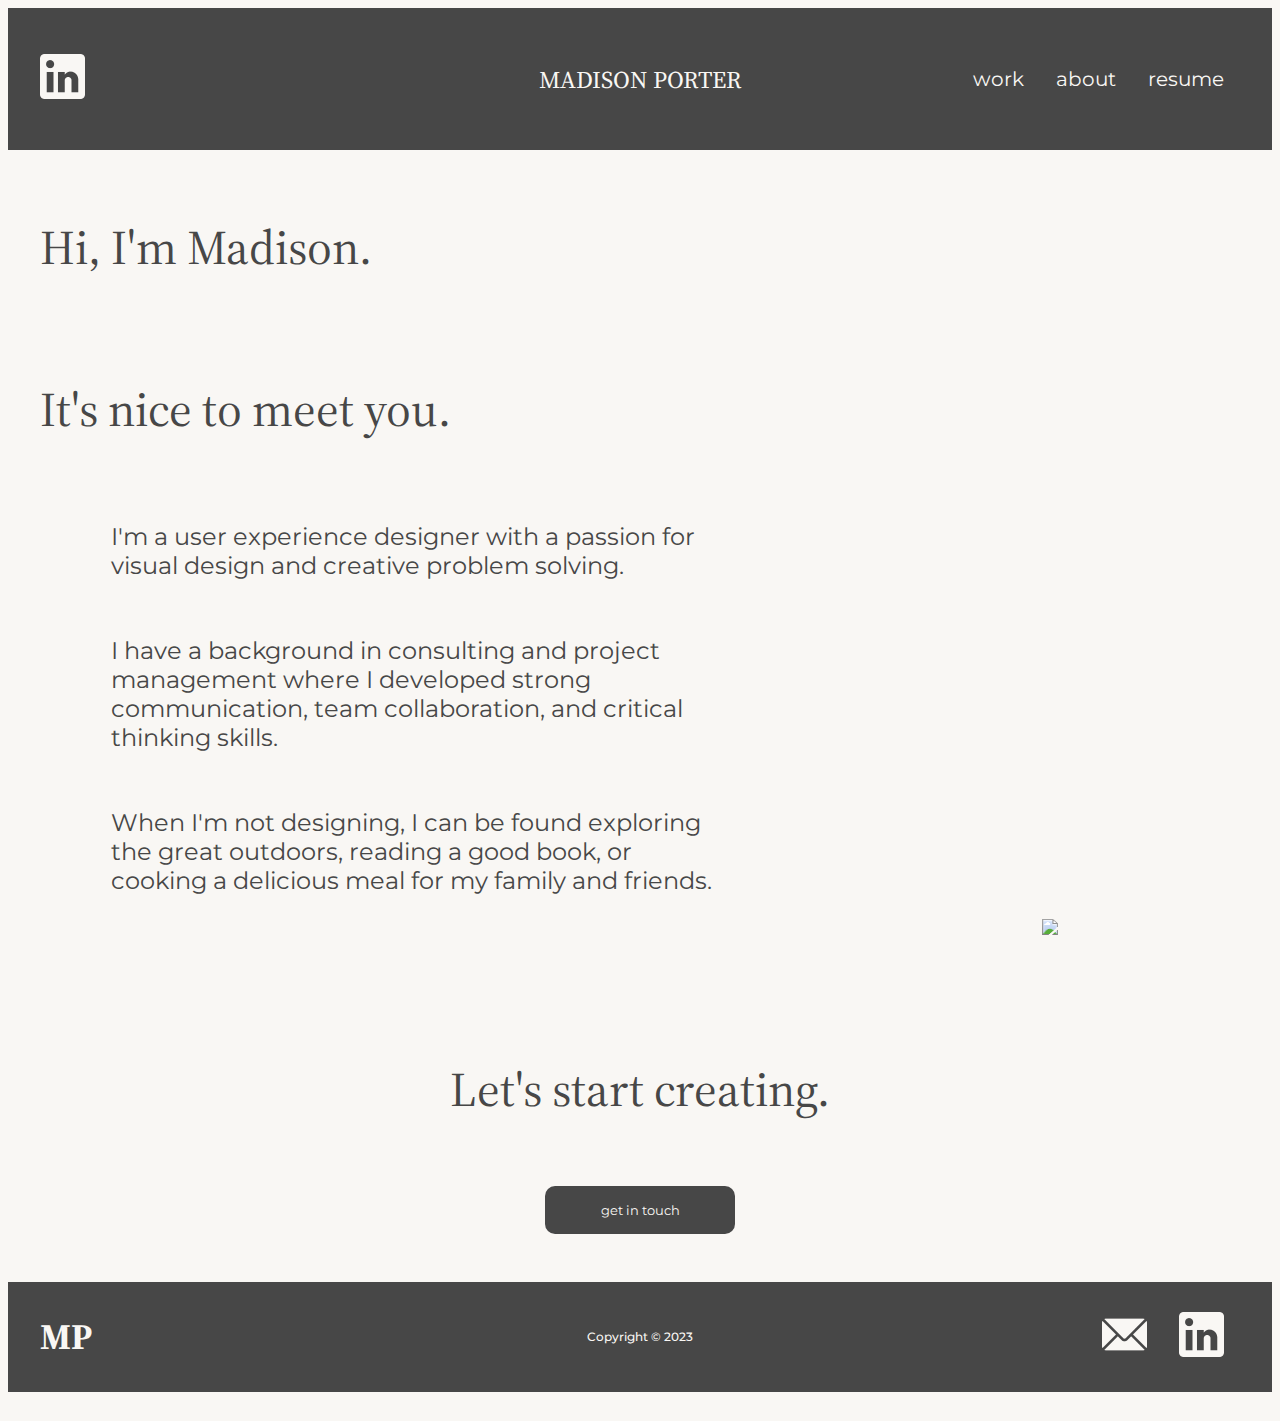
==== about.html @ 6be4607a "copy hw18 to hw19" ====
<!DOCTYPE html>
<html>

    <head>
        <title></title>
        <link href="css/style.css" rel="stylesheet" type="text/css">
        <link rel="preconnect" href="https://fonts.googleapis.com">
        <link rel="preconnect" href="https://fonts.gstatic.com" crossorigin>
        <link href="https://fonts.googleapis.com/css2?family=Montserrat&family=Source+Serif+Pro&display=swap" rel="stylesheet">
    </head>

    <body>

        <header>
                <div class=link>
                    <a href="https://www.linkedin.com/in/madison-porter-06711074/"><img src="./Images/LinkedInIconIvory.png" class="icon"></a>
                </div>
                <a id="header" href="./index.html">MADISON PORTER</a>
                
                <div class="nav">
                    <ul class="nav">
                        <li><a href="./work.html">work</a></li>
                        <li><a href="./about.html">about</a></li>
                        <li><a href="#">resume</a></li>
                    </ul>
                </div>

                <div class="menu">
                    <a href="#"><img src="./Images/HambugerMenu.png" class="icon"></a>
                </div>
        </header>

        <section class="aboutMe">

            <div>

                <h1>Hi, I'm Madison.</h1>
                <h1>It's nice to meet you.</h1>
           
                <div>
                    <p>
                        I'm a user experience designer with a passion for visual design and creative problem solving.
                    </p>
                    <p>
                        I have a background in consulting and project management where I developed strong communication, team collaboration, and critical thinking skills. 
                    </p>
                    <p>
                        When I'm not designing, I can be found exploring the great outdoors, reading a good book, or cooking a delicious meal for my family and friends.
                    </p>
                </div>

            </div>
                
            <img src="./Images/PorterMadison.png" class="headshot">

        </section>

        <h1 class="CTA">Let's start creating.</h1>

        
        <div class="primaryButton">
            <button>
                get in touch     
            </button>
        </div>
     
        <footer>
                <div class="initials">
                    <h5>MP</h5>
                </div>
                <h6>Copyright &copy 2023</h6>
                <div class="contact">
                    <ul>
                        <li><img src="./Images/EmailIconIvory.png" class="icon"></li>
                        <li><a href="https://www.linkedin.com/in/madison-porter-06711074/"><img src="./Images/LinkedInIconIvory.png"></a></li>
                    </ul>
                </div>
        </footer>

    </body>

</html>
---- css/style.css ----
body {
    font-family: 'Montserrat', sans-serif;
    font-family: 'Source Serif Pro', serif;
    background-color: #F9F7F4;
}

/* Header */
header {
    background-color: #474747;
    color: #F9F7F4;
    top: 0;
    height: 110px;
    position: sticky;
    display: flex;
    align-items: center;
    padding: 16px 32px;
}

.icon {
    height: 45px;
    width: 45px;
}

.link {
    width: 25%;
}

#header {
    font-family: Source Serif Pro;
    font-size: 24px;
    font-weight: 400;
    width: 50%;
    display: flex;
    justify-content: center;
}

.nav {
    width: 25%;
    display: flex;
    justify-content: flex-end;
}

ul {
    display: flex;
    list-style-type: none;
    padding-inline-start: 0px !important;
}

li {
    padding: 16px;
}

a{
    font-family: montserrat;
    font-size: 20px;
    font-weight: 400; 
    text-decoration: none;
    color: #F9F7F4;
}

.menu {
    display: none;
}

/* About Me */
.aboutHome {
    background-color: #474747;
    width: 100%;
    color: #F9F7F4;
    display: flex;
    align-items: flex-end;
    justify-content: space-between;
    padding-bottom: 96px;
}

h1{
    font-family: Source Serif Pro;
    font-size: 48px;
    font-weight: 400;
    padding: 32px;
}

.aboutHome p { 
    font-family: Montserrat;
    font-size: 24px;
    font-weight: 400;
    width: 60%;
    padding: 16px;
    padding-left: 10%;
}

.button {
    display: inline-block;
    font-family: Montserrat;
    font-size: 20px;
    font-weight: 400;
    text-align: center;
    padding: 16px;
    margin: 16px;
    background-color: #474747;
    color: #F9F7F4;
    padding-left: 47.5%;
    display: flex;
    align-items: center;
}

.arrow {
    margin-left: 8px;
}

.headshot {
    height: auto;
    width: 400px;
}

/* Projects */
.projectContainer{
    background-color: #EAE3D9;
    width: 60%;
}

.projectImage{
    width: 100%;
    height: auto;
}

.projectRight {
    display: flex;
    flex-direction: column;
    align-items: flex-end;
    margin-bottom: 48px;
    margin-top: -96px;
}

.projectTitleRight {
    padding: 8px;
    text-align: left;
    font-size: 24px;
    font-weight: 700;
    background-color: #F9F7F4;
    color: #474747;
}

.projectLeft {
    display: flex;
    flex-direction: column;
    margin-bottom: 48px;
} 

.projectTitleLeft {
    padding: 8px;
    text-align: right;
    font-size: 24px;
    font-weight: 700;
    background-color: #F9F7F4;
    color: #474747;
}

/* Footer */
footer {
    background-color: #474747;
    color: #F9F7F4;
    height: 110px;
    display: flex;
    align-items: center;
    padding: 0px 32px;
}

h5 {
    font-family: Source Serif Pro;
    font-size: 36px;
    font-weight: 700;
}

h6 {
    font-family: Montserrat;
    font-size: 12px;
    font-weight: 500;
    width: 50%;
    display: flex;
    justify-content: center;
}

.initials {
    width: 25%;
    justify-content: flex-start;
}

.contact {
    width: 25%;
    display: flex;
    justify-content: flex-end;
}

/* About Page */
.aboutMe {
    background-color: #F9F7F4;
    width: 100%;
    color: #474747;
    display: flex;
    align-items: flex-end;
    justify-content: space-between;
    padding-bottom: 56px;
}

.aboutMe p { 
    font-family: Montserrat;
    font-size: 24px;
    font-weight: 400;
    width: 60%;
    padding: 16px;
    padding-left: 10%;
}

.CTA {
    display: flex;
    justify-content: center;
    color: #474747;
}

button {
    font-family: montserrat;
    font-size: 24;
    font-weight: 400;
    background-color: #474747;
    color: #F9F7F4;
    width: 15%;
    padding: 16px;
    border: none;
    border-radius: 10px;
}

.primaryButton {
    display: flex;
    justify-content: center;
    padding-bottom: 48px;
}

/* Featured Work */

.featuredWork h3 {
    width: 60%;
}

.pageTitle {
    color: #474747;
    text-align: center;
    padding: 0px;
}

h3 {
    color: #474747;
    font-family: Source Serif Pro;
    font-size: 24px;
    font-weight: 700;
    text-align: center;
}

.aboutProject {
    padding: 8px;
    text-align: justify;
    font-family: Montserrat;
    font-size: 16px;
    font-weight: 500;
    line-height: 30px;
    background-color: #F9F7F4;
    color: #474747;
}

.project1, .project2, .project3, .project4 {
    display: flex;
    flex-direction: column;
    align-items: center; 
    margin-bottom: 96px;
}

/* Media Query Max-Width 1000px */

@media only screen and (max-width: 1000px) {
    .nav {
        display: none;
    }

    .headshot {
        display: none;
    }

    .menu {
        display: flex;
        justify-content: flex-end;
        width: 25%;
    }

    .ideate, .evaluate {
        display: flex;
        flex-direction: column;
        align-items: center;
    }

    .processIcon {
        display: none;
    }

    .subStep {
        margin: auto;
    }
}


/* Media Query Max-Width 600px */
@media only screen and (max-width: 600px) {
    h1 {
        font-size: 40px;
    }

    .aboutHome {
        padding-bottom: 32px;
    }

    .aboutHome p {
        font-size: 20px;
        line-height: 30px;
    }

    .projectRight {
        align-items: center;
        margin-top: -32px;
    }

    .projectLeft {
        align-items: center;
    } 

    .projectTitleLeft, .projectTitleRight {
        text-align: center;
    }

    .aboutMe p {
        font-size: 20px;
        line-height: 30px;
    }

    .CTA, .pageTitle {
        font-size: 40px;
    }

    h3 {
        font-size: 20px;
    }

    .aboutProject {
        font-size: 14px;
    }

    .project1, .project2, .project3, .project4 {
        margin-bottom: 48px;
    }

    .basics, .designProcess {
        display: flex;
        flex-direction: column;
        flex-wrap: wrap;
        align-content: center;
    }

    .subStep p {
        font-size: 16px;
    }
}
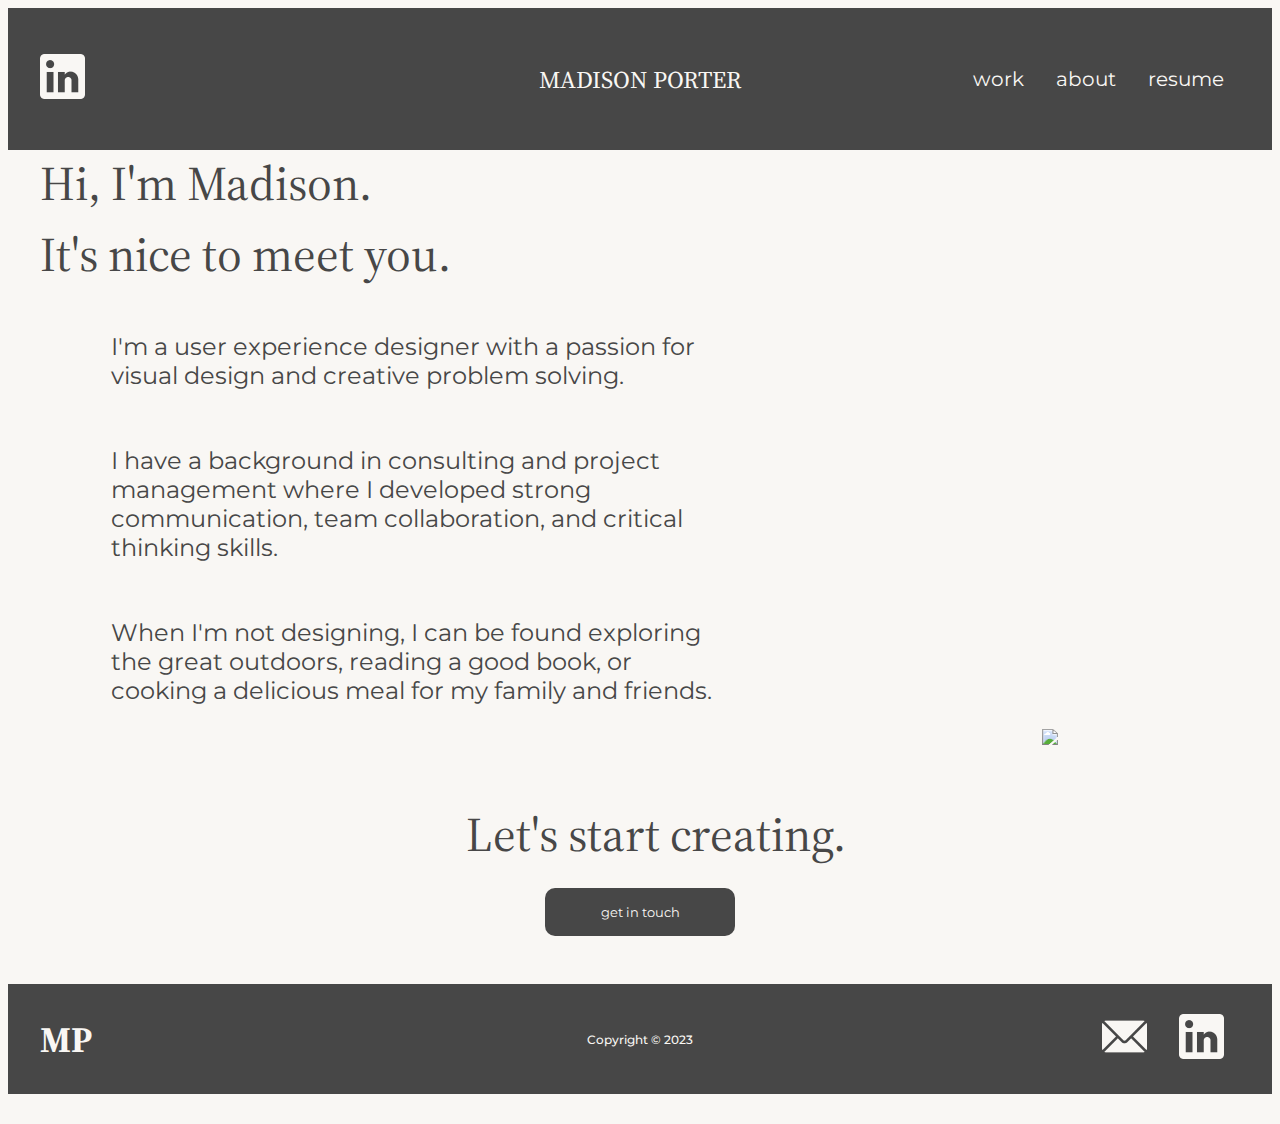
==== commit 66e9910a: "updates to js" ====
--- a/about.html
+++ b/about.html
@@ -6,7 +6,7 @@
         <link href="css/style.css" rel="stylesheet" type="text/css">
         <link rel="preconnect" href="https://fonts.googleapis.com">
         <link rel="preconnect" href="https://fonts.gstatic.com" crossorigin>
-        <link href="https://fonts.googleapis.com/css2?family=Montserrat&family=Source+Serif+Pro&display=swap" rel="stylesheet">
+        <link href="https://fonts.googleapis.com/css2?family=Montserrat:wght@400;700&family=Source+Serif+Pro&display=swap" rel="stylesheet">
     </head>
 
     <body>
@@ -15,13 +15,13 @@
                 <div class=link>
                     <a href="https://www.linkedin.com/in/madison-porter-06711074/"><img src="./Images/LinkedInIconIvory.png" class="icon"></a>
                 </div>
-                <a id="header" href="./index.html">MADISON PORTER</a>
+                <a id="header" href="./home.html">MADISON PORTER</a>
                 
                 <div class="nav">
                     <ul class="nav">
-                        <li><a href="./work.html">work</a></li>
-                        <li><a href="./about.html">about</a></li>
-                        <li><a href="#">resume</a></li>
+                        <li><a href="./work.html" id="work">work</a></li>
+                        <li><a href="./about.html" id="about">about</a></li>
+                        <li><a href="#" id="resume">resume</a></li>
                     </ul>
                 </div>
 
@@ -79,4 +79,12 @@
 
     </body>
 
+    <script
+        src="https://code.jquery.com/jquery-3.6.3.js"
+        integrity="sha256-nQLuAZGRRcILA+6dMBOvcRh5Pe310sBpanc6+QBmyVM="
+        crossorigin="anonymous">
+    </script>
+
+    <script src="./js/index.js"></script>
+
 </html>--- a/css/style.css
+++ b/css/style.css
@@ -28,7 +28,6 @@
 #header {
     font-family: Source Serif Pro;
     font-size: 24px;
-    font-weight: 400;
     width: 50%;
     display: flex;
     justify-content: center;
@@ -53,7 +52,6 @@
 a{
     font-family: montserrat;
     font-size: 20px;
-    font-weight: 400; 
     text-decoration: none;
     color: #F9F7F4;
 }
@@ -77,13 +75,15 @@
     font-family: Source Serif Pro;
     font-size: 48px;
     font-weight: 400;
-    padding: 32px;
+    padding-left: 32px;
+    padding-bottom: 5px;
+    margin: 0;
 }
 
 .aboutHome p { 
     font-family: Montserrat;
     font-size: 24px;
-    font-weight: 400;
+    line-height: 30px;
     width: 60%;
     padding: 16px;
     padding-left: 10%;
@@ -93,7 +93,6 @@
     display: inline-block;
     font-family: Montserrat;
     font-size: 20px;
-    font-weight: 400;
     text-align: center;
     padding: 16px;
     margin: 16px;
@@ -136,7 +135,6 @@
     padding: 8px;
     text-align: left;
     font-size: 24px;
-    font-weight: 700;
     background-color: #F9F7F4;
     color: #474747;
 }
@@ -151,7 +149,6 @@
     padding: 8px;
     text-align: right;
     font-size: 24px;
-    font-weight: 700;
     background-color: #F9F7F4;
     color: #474747;
 }
@@ -169,7 +166,6 @@
 h5 {
     font-family: Source Serif Pro;
     font-size: 36px;
-    font-weight: 700;
 }
 
 h6 {
@@ -206,7 +202,6 @@
 .aboutMe p { 
     font-family: Montserrat;
     font-size: 24px;
-    font-weight: 400;
     width: 60%;
     padding: 16px;
     padding-left: 10%;
@@ -216,12 +211,12 @@
     display: flex;
     justify-content: center;
     color: #474747;
+    margin-bottom: 16px;
 }
 
 button {
     font-family: montserrat;
     font-size: 24;
-    font-weight: 400;
     background-color: #474747;
     color: #F9F7F4;
     width: 15%;
@@ -246,13 +241,13 @@
     color: #474747;
     text-align: center;
     padding: 0px;
+    padding-top: 48px;
 }
 
 h3 {
     color: #474747;
     font-family: Source Serif Pro;
     font-size: 24px;
-    font-weight: 700;
     text-align: center;
 }
 
@@ -261,7 +256,6 @@
     text-align: justify;
     font-family: Montserrat;
     font-size: 16px;
-    font-weight: 500;
     line-height: 30px;
     background-color: #F9F7F4;
     color: #474747;
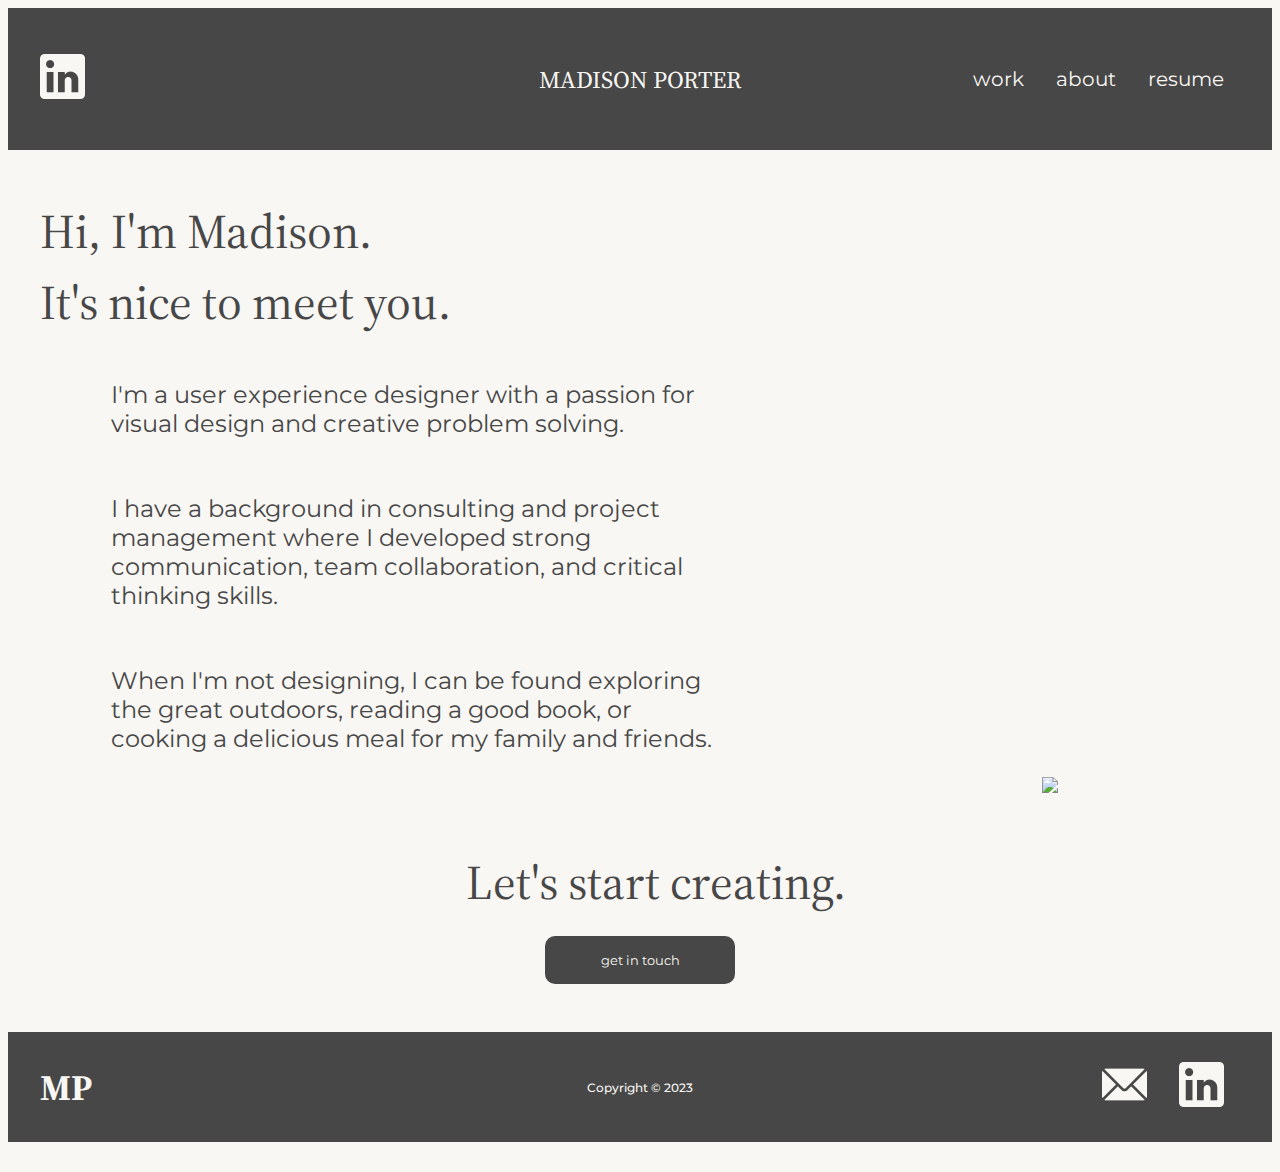
==== commit 3e2385a6: "updates to js index" ====
--- a/about.html
+++ b/about.html
@@ -34,7 +34,7 @@
 
             <div>
 
-                <h1>Hi, I'm Madison.</h1>
+                <h1 id="hello">Hi, I'm Madison.</h1>
                 <h1>It's nice to meet you.</h1>
            
                 <div>
--- a/css/style.css
+++ b/css/style.css
@@ -19,6 +19,7 @@
 .icon {
     height: 45px;
     width: 45px;
+    cursor: pointer;
 }
 
 .link {
@@ -101,6 +102,7 @@
     padding-left: 47.5%;
     display: flex;
     align-items: center;
+    cursor: pointer;
 }
 
 .arrow {
@@ -207,6 +209,10 @@
     padding-left: 10%;
 }
 
+#hello {
+    padding-top: 48px;
+}
+
 .CTA {
     display: flex;
     justify-content: center;
@@ -223,6 +229,7 @@
     padding: 16px;
     border: none;
     border-radius: 10px;
+    cursor: pointer;
 }
 
 .primaryButton {
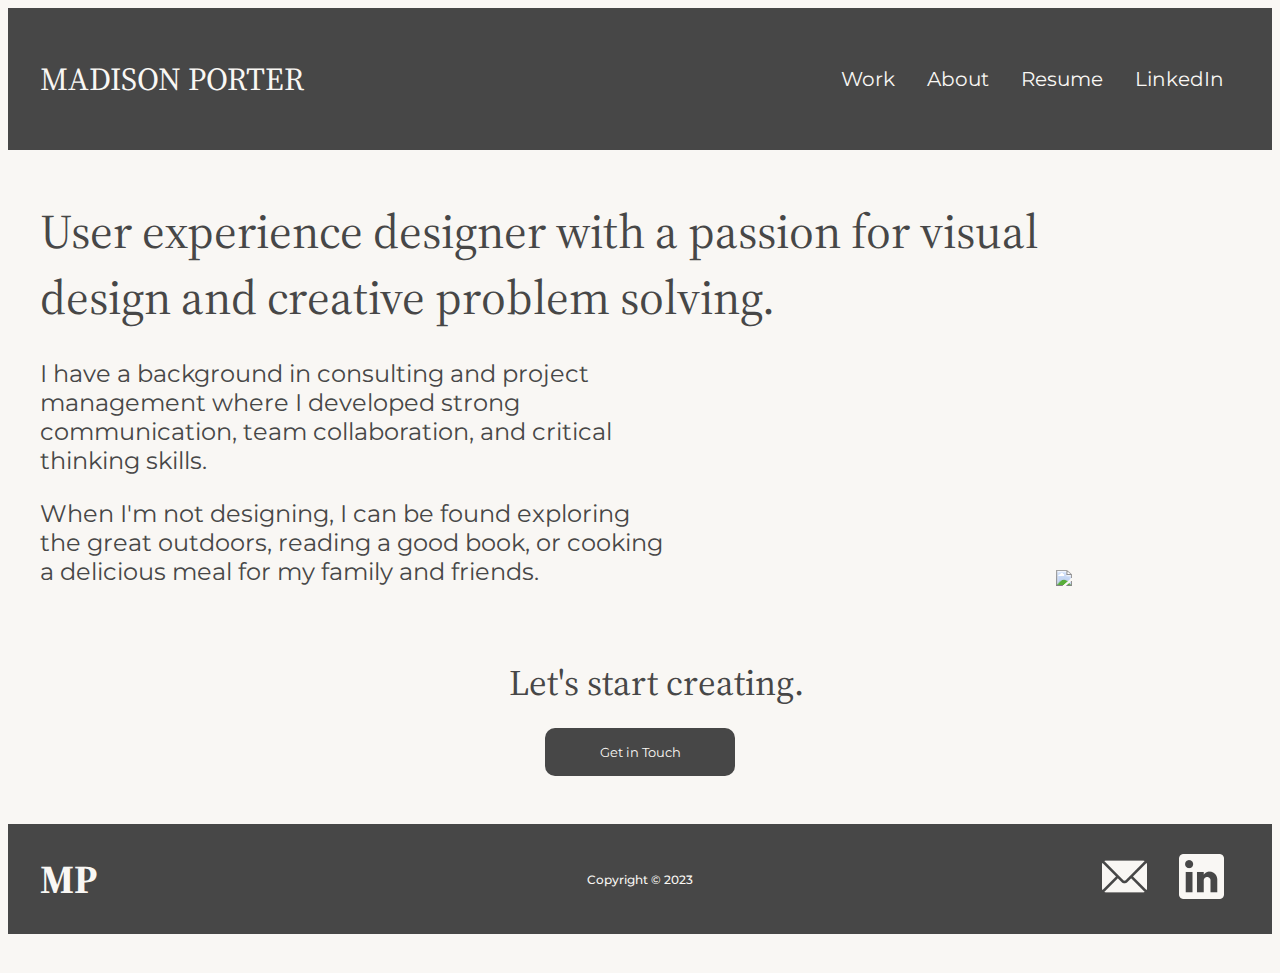
==== commit 9c084ded: "iterations based on design feedback" ====
--- a/about.html
+++ b/about.html
@@ -12,18 +12,20 @@
     <body>
 
         <header>
-                <div class=link>
-                    <a href="https://www.linkedin.com/in/madison-porter-06711074/"><img src="./Images/LinkedInIconIvory.png" class="icon"></a>
-                </div>
-                <a id="header" href="./home.html">MADISON PORTER</a>
-                
-                <div class="nav">
-                    <ul class="nav">
-                        <li><a href="./work.html" id="work">work</a></li>
-                        <li><a href="./about.html" id="about">about</a></li>
-                        <li><a href="#" id="resume">resume</a></li>
-                    </ul>
-                </div>
+            <a id="header" href="./home.html">MADISON PORTER</a>
+
+            <div id="MP">
+                <h5>MP</h5>
+            </div>
+            
+            <div class="nav">
+                <ul>
+                    <li><a href="./work.html" id="work">Work</a></li>
+                    <li><a href="./about.html" id="about">About</a></li>
+                    <li><a href="#" id="resume">Resume</a></li>
+                    <li><a href="https://www.linkedin.com/in/madison-porter-06711074/"id="linkedin">LinkedIn</a></li>
+                </ul>
+            </div>
 
                 <div class="menu">
                     <a href="#"><img src="./Images/HambugerMenu.png" class="icon"></a>
@@ -34,13 +36,12 @@
 
             <div>
 
-                <h1 id="hello">Hi, I'm Madison.</h1>
-                <h1>It's nice to meet you.</h1>
+                <h1>User experience designer 
+                    with a passion for visual design 
+                    and creative problem solving.
+                </h1>
            
                 <div>
-                    <p>
-                        I'm a user experience designer with a passion for visual design and creative problem solving.
-                    </p>
                     <p>
                         I have a background in consulting and project management where I developed strong communication, team collaboration, and critical thinking skills. 
                     </p>
@@ -60,7 +61,7 @@
         
         <div class="primaryButton">
             <button>
-                get in touch     
+                Get in Touch     
             </button>
         </div>
      
--- a/css/style.css
+++ b/css/style.css
@@ -16,26 +16,16 @@
     padding: 16px 32px;
 }
 
-.icon {
-    height: 45px;
-    width: 45px;
-    cursor: pointer;
-}
-
-.link {
-    width: 25%;
-}
-
 #header {
     font-family: Source Serif Pro;
-    font-size: 24px;
+    font-size: 32px;
     width: 50%;
     display: flex;
-    justify-content: center;
+    justify-content: flex-start;
 }
 
 .nav {
-    width: 25%;
+    width: 50%;
     display: flex;
     justify-content: flex-end;
 }
@@ -58,6 +48,10 @@
 }
 
 .menu {
+    display: none;
+}
+
+#MP {
     display: none;
 }
 
@@ -85,21 +79,15 @@
     font-family: Montserrat;
     font-size: 24px;
     line-height: 30px;
-    width: 60%;
-    padding: 16px;
-    padding-left: 10%;
+    width: 80%;
+    padding-left: 32px;
 }
 
 .button {
     display: inline-block;
-    font-family: Montserrat;
-    font-size: 20px;
     text-align: center;
     padding: 16px;
-    margin: 16px;
-    background-color: #474747;
-    color: #F9F7F4;
-    padding-left: 47.5%;
+    padding-right: 20%;
     display: flex;
     align-items: center;
     cursor: pointer;
@@ -107,11 +95,6 @@
 
 .arrow {
     margin-left: 8px;
-}
-
-.headshot {
-    height: auto;
-    width: 400px;
 }
 
 /* Projects */
@@ -130,10 +113,10 @@
     flex-direction: column;
     align-items: flex-end;
     margin-bottom: 48px;
-    margin-top: -96px;
-}
-
-.projectTitleRight {
+    margin-top: 48px;
+}
+
+.projectTitle {
     padding: 8px;
     text-align: left;
     font-size: 24px;
@@ -147,13 +130,6 @@
     margin-bottom: 48px;
 } 
 
-.projectTitleLeft {
-    padding: 8px;
-    text-align: right;
-    font-size: 24px;
-    background-color: #F9F7F4;
-    color: #474747;
-}
 
 /* Footer */
 footer {
@@ -167,7 +143,7 @@
 
 h5 {
     font-family: Source Serif Pro;
-    font-size: 36px;
+    font-size: 40px;
 }
 
 h6 {
@@ -190,6 +166,12 @@
     justify-content: flex-end;
 }
 
+.icon {
+    height: 45px;
+    width: 45px;
+    cursor: pointer;
+}
+
 /* About Page */
 .aboutMe {
     background-color: #F9F7F4;
@@ -197,25 +179,28 @@
     color: #474747;
     display: flex;
     align-items: flex-end;
-    justify-content: space-between;
-    padding-bottom: 56px;
+    padding-bottom: 48px;
+    padding-top: 48px;
 }
 
 .aboutMe p { 
     font-family: Montserrat;
     font-size: 24px;
     width: 60%;
-    padding: 16px;
-    padding-left: 10%;
-}
-
-#hello {
-    padding-top: 48px;
+    padding-left: 32px;
+}
+
+.headshot {
+    height: auto;
+    width: 320px;
+    margin-right: 32px;
+    margin-bottom: 24px;
 }
 
 .CTA {
     display: flex;
     justify-content: center;
+    font-size: 36px;
     color: #474747;
     margin-bottom: 16px;
 }
@@ -254,7 +239,8 @@
 h3 {
     color: #474747;
     font-family: Source Serif Pro;
-    font-size: 24px;
+    font-size: 36px;
+    font-weight: 400;
     text-align: center;
 }
 
@@ -262,7 +248,7 @@
     padding: 8px;
     text-align: justify;
     font-family: Montserrat;
-    font-size: 16px;
+    font-size: 18px;
     line-height: 30px;
     background-color: #F9F7F4;
     color: #474747;
@@ -289,9 +275,17 @@
     .menu {
         display: flex;
         justify-content: flex-end;
-        width: 25%;
-    }
-
+        width: 50%;
+    }
+
+    h1 {
+        padding-right: 32px;
+    }
+
+    .aboutMe p {
+        width: 80%;
+        padding-right: 32px;
+    }
     .ideate, .evaluate {
         display: flex;
         flex-direction: column;
@@ -310,6 +304,16 @@
 
 /* Media Query Max-Width 600px */
 @media only screen and (max-width: 600px) {
+    #MP {
+        width: 50%;
+        display: flex;
+        justify-content: flex-start;
+    }
+
+    #header {
+        display: none;
+    }
+
     h1 {
         font-size: 40px;
     }
@@ -323,16 +327,11 @@
         line-height: 30px;
     }
 
-    .projectRight {
+    .projectRight, .projectLeft {
         align-items: center;
-        margin-top: -32px;
-    }
-
-    .projectLeft {
-        align-items: center;
-    } 
-
-    .projectTitleLeft, .projectTitleRight {
+    }
+
+    .projectTitle {
         text-align: center;
     }
 
